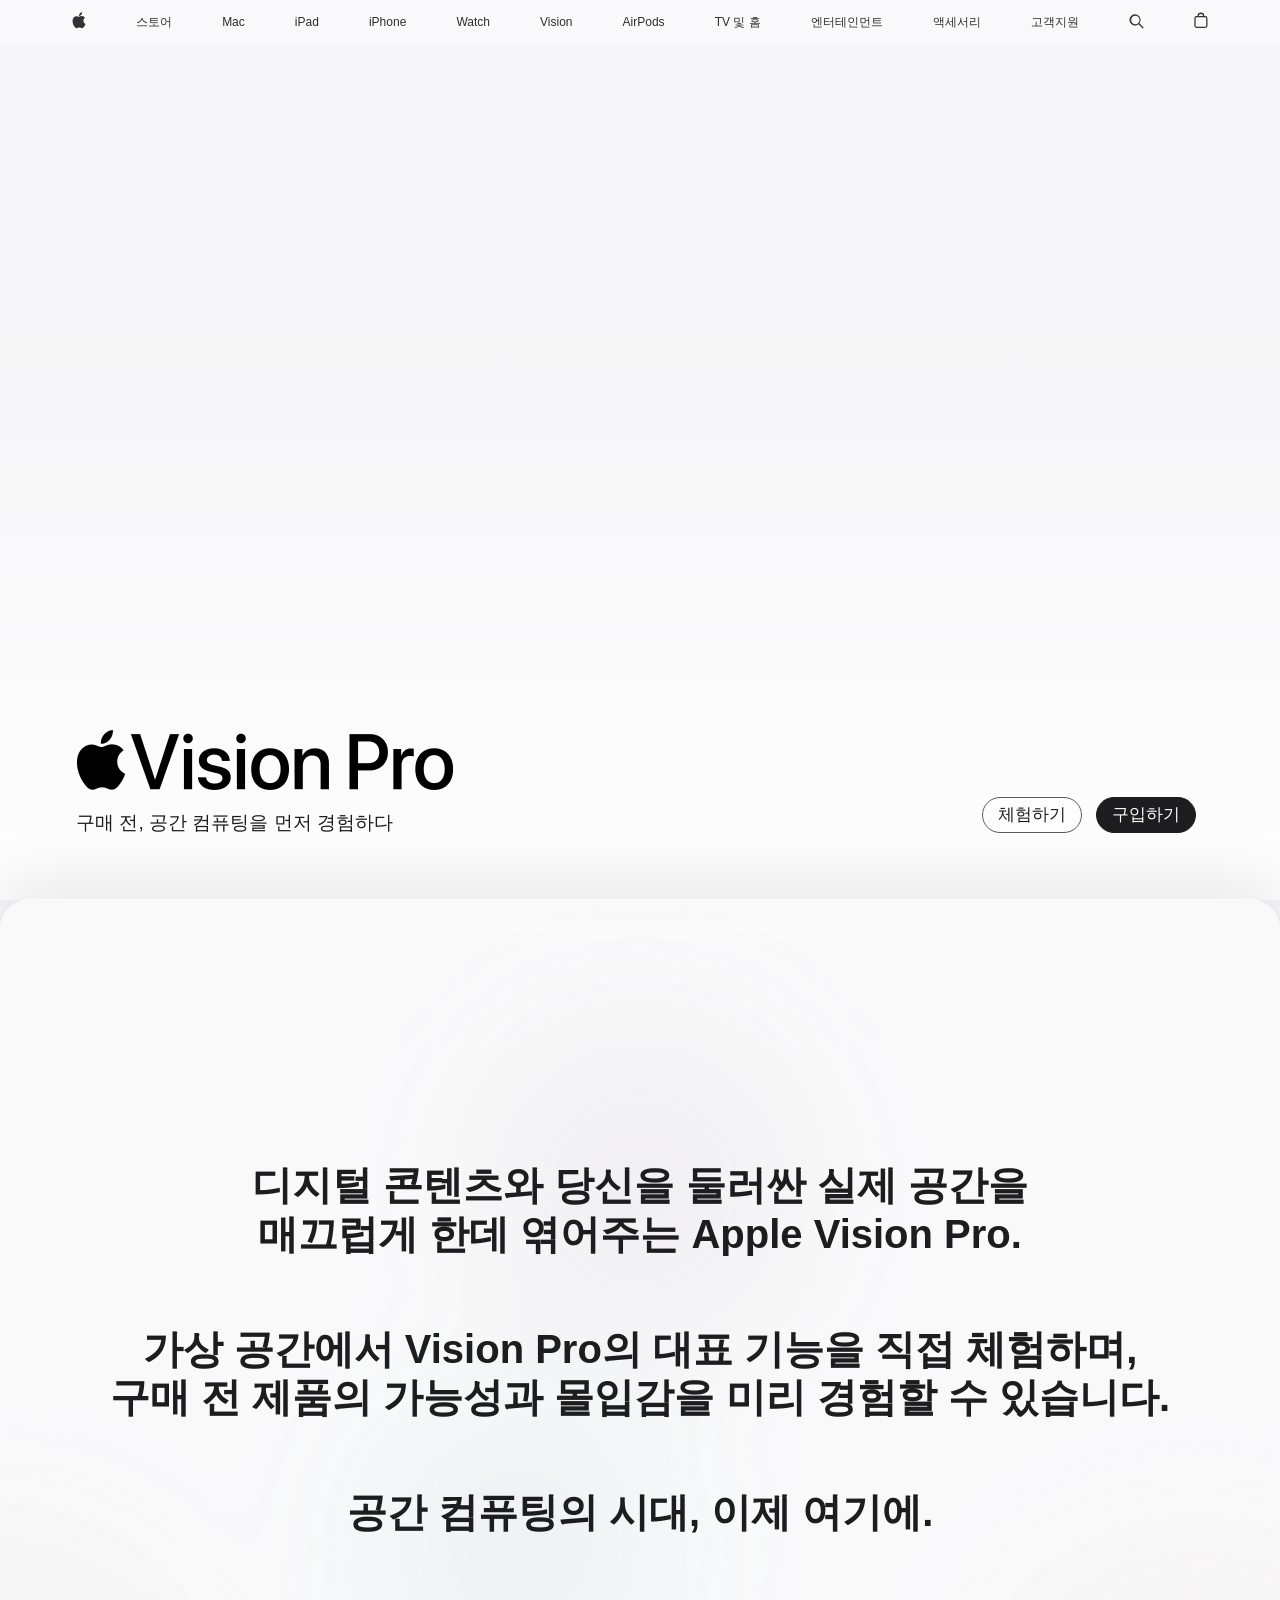
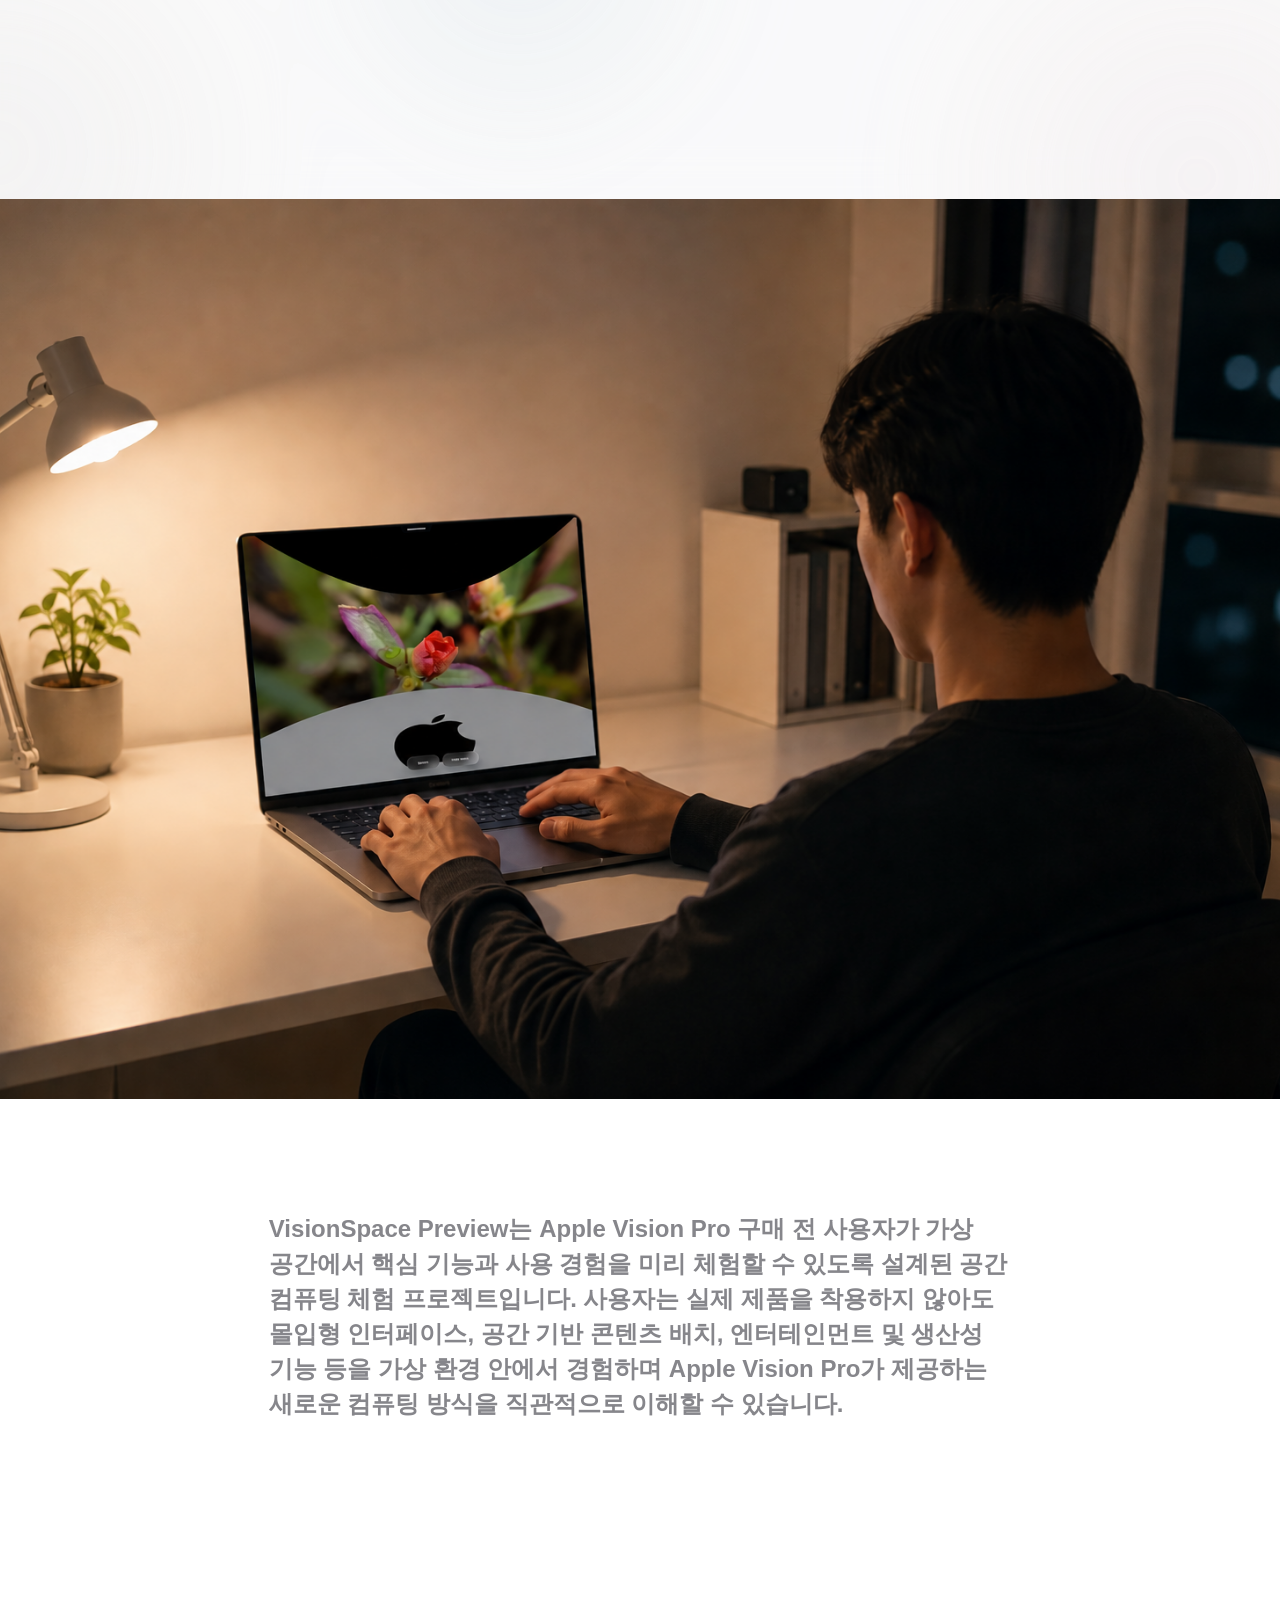
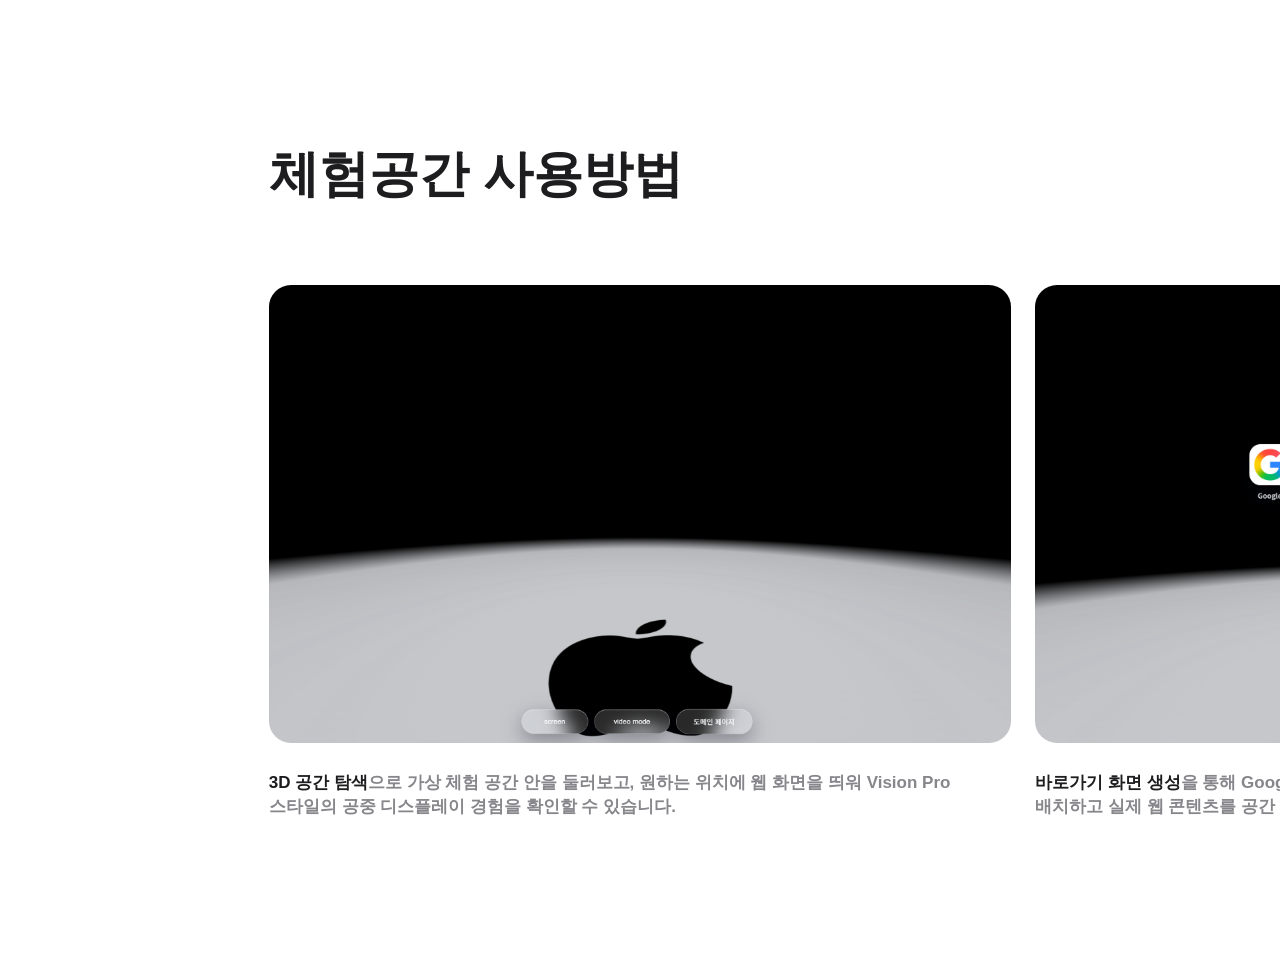
==== index.html @ b229032a "Initial project upload" ====
<!DOCTYPE html>
<html lang="ko">
<head>
  <meta charset="UTF-8">
  <meta name="viewport" content="width=device-width, initial-scale=1.0">
  <title>Apple Vision Pro</title>
  <link rel="stylesheet" href="styles.css">
</head>
<body>
  <header class="global-nav" aria-label="Apple global navigation">
    <nav class="nav-inner" aria-label="Global">
      <ul class="nav-list nav-list-global">
        <li class="nav-item nav-item-apple">
          <a class="nav-link nav-icon-link" href="#" aria-label="Apple">
            <svg class="nav-apple-svg" height="44" viewBox="0 0 14 44" width="14" aria-hidden="true">
              <path d="m13.0729 17.6825a3.61 3.61 0 0 0-1.7248 3.0365 3.5132 3.5132 0 0 0 2.1379 3.2223 8.394 8.394 0 0 1-1.0948 2.2618c-.6816.9812-1.3943 1.9623-2.4787 1.9623s-1.3633-.63-2.613-.63c-1.2187 0-1.6525.6507-2.644.6507s-1.6834-.9089-2.4787-2.0243a9.7842 9.7842 0 0 1-1.6628-5.2776c0-3.0984 2.014-4.7405 3.9969-4.7405 1.0535 0 1.9314.6919 2.5924.6919.63 0 1.6112-.7333 2.8092-.7333a3.7579 3.7579 0 0 1 3.1604 1.5802zm-3.7284-2.8918a3.5615 3.5615 0 0 0 .8469-2.22 1.5353 1.5353 0 0 0-.031-.32 3.5686 3.5686 0 0 0-2.3445 1.2084 3.4629 3.4629 0 0 0-.8779 2.1585 1.419 1.419 0 0 0 .031.2892 1.19 1.19 0 0 0 .2169.0207 3.0935 3.0935 0 0 0 2.1586-1.1368z"/>
            </svg>
          </a>
        </li>
        <li class="nav-item"><a class="nav-link" href="#">&#xC2A4;&#xD1A0;&#xC5B4;</a></li>
        <li class="nav-item"><a class="nav-link" href="#">Mac</a></li>
        <li class="nav-item"><a class="nav-link" href="#">iPad</a></li>
        <li class="nav-item"><a class="nav-link" href="#">iPhone</a></li>
        <li class="nav-item"><a class="nav-link" href="#">Watch</a></li>
        <li class="nav-item"><a class="nav-link" href="#">Vision</a></li>
        <li class="nav-item"><a class="nav-link" href="#">AirPods</a></li>
        <li class="nav-item"><a class="nav-link" href="#">TV &#xBC0F; &#xD648;</a></li>
        <li class="nav-item"><a class="nav-link" href="#">&#xC5D4;&#xD130;&#xD14C;&#xC778;&#xBA3C;&#xD2B8;</a></li>
        <li class="nav-item"><a class="nav-link" href="#">&#xC561;&#xC138;&#xC11C;&#xB9AC;</a></li>
        <li class="nav-item"><a class="nav-link" href="#">&#xACE0;&#xAC1D;&#xC9C0;&#xC6D0;</a></li>
        <li class="nav-item nav-item-search">
          <a class="nav-link nav-icon-link" href="#" aria-label="&#xAC80;&#xC0C9;">
            <svg height="44" viewBox="0 0 15 44" width="15" aria-hidden="true">
              <path d="m14.298 27.202-3.87-3.87a5.56 5.56 0 1 0-.955.956l3.87 3.87a.675.675 0 0 0 .955-.956zm-12.146-7.191a4.21 4.21 0 1 1 8.42 0 4.21 4.21 0 0 1-8.42 0z"/>
            </svg>
          </a>
        </li>
        <li class="nav-item nav-item-bag">
          <a class="nav-link nav-icon-link" href="#" aria-label="&#xC7A5;&#xBC14;&#xAD6C;&#xB2C8;">
            <svg height="44" viewBox="0 0 14 44" width="14" aria-hidden="true">
              <path d="m11.3535 16.0283h-1.0205a3.4229 3.4229 0 0 0-6.8457 0h-1.02a2.1184 2.1184 0 0 0-2.1172 2.1162v7.7155a2.1186 2.1186 0 0 0 2.1167 2.1167h8.8872a2.1186 2.1186 0 0 0 2.1167-2.1167v-7.7155a2.1184 2.1184 0 0 0-2.1172-2.1162zm-4.4434-2.1426a2.1457 2.1457 0 0 1 2.1431 2.1426h-4.2861a2.1457 2.1457 0 0 1 2.143-2.1426zm5.2813 11.9743a.8384.8384 0 0 1-.8374.8374h-8.8872a.8384.8384 0 0 1-.8374-.8374v-7.7155a.8379.8379 0 0 1 .8379-.8374h8.8862a.8379.8379 0 0 1 .8379.8374z"/>
            </svg>
          </a>
        </li>
      </ul>

      <div class="product-nav" aria-label="Apple Vision Preview">
        <a class="product-nav-title" href="#">Apple Vision Preview</a>
        <div class="product-nav-links">
          <a class="product-nav-link product-nav-link-active" href="#main">메인</a>
          <a class="product-nav-link" href="#overview">개요</a>
          <a class="product-nav-link" href="#experience-features">사용방법</a>
          <a class="product-nav-pill product-nav-pill-outline" href="DSD_체험공간/index_air_icons.html">체험하기</a>
          <a class="product-nav-pill product-nav-pill-blue" href="https://www.apple.com/kr/shop/buy-vision/apple-vision-pro">구매하기</a>
        </div>
      </div>
    </nav>
  </header>

  <main class="landing" id="main">
    <section class="hero" aria-label="Apple Vision Pro">
      <video class="hero-video" src="영상1_화질.mp4" aria-hidden="true" muted playsinline autoplay loop preload="metadata"></video>
      <img class="hero-image" src="assets/hero.jpg" alt="Apple Vision Pro">

      <div class="hero-title">
        <h1 class="avp-hero-logo">
          <img src="assets/apple-vision-pro-logo.png" alt="Apple Vision Pro">
        </h1>
        <p>&#xAD6C;&#xB9E4; &#xC804;, &#xACF5;&#xAC04; &#xCEF4;&#xD4E8;&#xD305;&#xC744; &#xBA3C;&#xC800; &#xACBD;&#xD5D8;&#xD558;&#xB2E4;</p>
      </div>

      <div class="hero-actions">
        <a class="button button-outline" href="#">&#xCCB4;&#xD5D8;&#xD558;&#xAE30;</a>
        <a class="button button-dark" href="https://www.apple.com/kr/shop/buy-vision/apple-vision-pro">&#xAD6C;&#xC785;&#xD558;&#xAE30;</a>
      </div>
    </section>

    <section class="spatial-intro" aria-label="Apple Vision Pro introduction">
      <div class="spatial-intro-copy">
        <p>
          &#xB514;&#xC9C0;&#xD138; &#xCF58;&#xD150;&#xCE20;&#xC640; &#xB2F9;&#xC2E0;&#xC744; &#xB458;&#xB7EC;&#xC2FC; &#xC2E4;&#xC81C; &#xACF5;&#xAC04;&#xC744;<br>
          &#xB9E4;&#xB044;&#xB7FD;&#xAC8C; &#xD55C;&#xB370; &#xC5EE;&#xC5B4;&#xC8FC;&#xB294; Apple Vision Pro.
        </p>
        <p>
          &#xAC00;&#xC0C1; &#xACF5;&#xAC04;&#xC5D0;&#xC11C; Vision Pro&#xC758; &#xB300;&#xD45C; &#xAE30;&#xB2A5;&#xC744; &#xC9C1;&#xC811; &#xCCB4;&#xD5D8;&#xD558;&#xBA70;,<br>
          &#xAD6C;&#xB9E4; &#xC804; &#xC81C;&#xD488;&#xC758; &#xAC00;&#xB2A5;&#xC131;&#xACFC; &#xBAB0;&#xC785;&#xAC10;&#xC744; &#xBBF8;&#xB9AC; &#xACBD;&#xD5D8;&#xD560; &#xC218; &#xC788;&#xC2B5;&#xB2C8;&#xB2E4;.
        </p>
        <p>
          &#xACF5;&#xAC04; &#xCEF4;&#xD4E8;&#xD305;&#xC758; &#xC2DC;&#xB300;, &#xC774;&#xC81C; &#xC5EC;&#xAE30;&#xC5D0;.
        </p>
      </div>
    </section>

    <section class="preview-visual" id="overview" aria-label="VisionSpace preview visual">
      <img src="개요.png" alt="VisionSpace Preview 개요">
    </section>

    <section class="vision-preview" aria-label="VisionSpace Preview introduction">
      <p>
        VisionSpace Preview&#xB294; Apple Vision Pro &#xAD6C;&#xB9E4; &#xC804; &#xC0AC;&#xC6A9;&#xC790;&#xAC00; &#xAC00;&#xC0C1; &#xACF5;&#xAC04;&#xC5D0;&#xC11C; &#xD575;&#xC2EC; &#xAE30;&#xB2A5;&#xACFC; &#xC0AC;&#xC6A9; &#xACBD;&#xD5D8;&#xC744; &#xBBF8;&#xB9AC; &#xCCB4;&#xD5D8;&#xD560; &#xC218; &#xC788;&#xB3C4;&#xB85D; &#xC124;&#xACC4;&#xB41C; &#xACF5;&#xAC04; &#xCEF4;&#xD4E8;&#xD305; &#xCCB4;&#xD5D8; &#xD504;&#xB85C;&#xC81D;&#xD2B8;&#xC785;&#xB2C8;&#xB2E4;. &#xC0AC;&#xC6A9;&#xC790;&#xB294; &#xC2E4;&#xC81C; &#xC81C;&#xD488;&#xC744; &#xCC29;&#xC6A9;&#xD558;&#xC9C0; &#xC54A;&#xC544;&#xB3C4; &#xBAB0;&#xC785;&#xD615; &#xC778;&#xD130;&#xD398;&#xC774;&#xC2A4;, &#xACF5;&#xAC04; &#xAE30;&#xBC18; &#xCF58;&#xD150;&#xCE20; &#xBC30;&#xCE58;, &#xC5D4;&#xD130;&#xD14C;&#xC778;&#xBA3C;&#xD2B8; &#xBC0F; &#xC0DD;&#xC0B0;&#xC131; &#xAE30;&#xB2A5; &#xB4F1;&#xC744; &#xAC00;&#xC0C1; &#xD658;&#xACBD; &#xC548;&#xC5D0;&#xC11C; &#xACBD;&#xD5D8;&#xD558;&#xBA70; Apple Vision Pro&#xAC00; &#xC81C;&#xACF5;&#xD558;&#xB294; &#xC0C8;&#xB85C;&#xC6B4; &#xCEF4;&#xD4E8;&#xD305; &#xBC29;&#xC2DD;&#xC744; &#xC9C1;&#xAD00;&#xC801;&#xC73C;&#xB85C; &#xC774;&#xD574;&#xD560; &#xC218; &#xC788;&#xC2B5;&#xB2C8;&#xB2E4;.
      </p>
    </section>

    <section class="experience-features" id="experience-features" aria-labelledby="experience-features-title">
      <h2 id="experience-features-title">체험공간 사용방법</h2>

      <div class="feature-track" aria-label="VisionSpace Preview features">
        <article class="feature-card">
          <div class="feature-media">
            <img src="사용방법 이미지/1.png" alt="3D 공간 탐색 화면">
          </div>
          <p>
            <strong>3D 공간 탐색</strong>으로 가상 체험 공간 안을 둘러보고, 원하는 위치에 웹 화면을 띄워 Vision Pro 스타일의 공중 디스플레이 경험을 확인할 수 있습니다.
          </p>
        </article>

        <article class="feature-card">
          <div class="feature-media">
            <img src="사용방법 이미지/2.png" alt="바로가기 화면 생성">
          </div>
          <p>
            <strong>바로가기 화면 생성</strong>을 통해 Google, Coupang, Wikipedia, Naver Dict, JSFiddle을 정면에 배치하고 실제 웹 콘텐츠를 공간 안에서 탐색할 수 있습니다.
          </p>
        </article>

        <article class="feature-card">
          <div class="feature-media">
            <img src="사용방법 이미지/3.png?v=20260604-154001" alt="직접 URL 입력과 화면 조절">
          </div>
          <p>
            <strong>직접 URL 입력과 화면 조절</strong> 기능으로 원하는 사이트를 불러온 뒤 너비, 높이, 곡률을 조정해 평면 화면부터 완만한 곡면 화면까지 구성할 수 있습니다.
          </p>
        </article>

        <article class="feature-card">
          <div class="feature-media">
            <img src="사용방법 이미지/4.png" alt="동영상 모드 화면">
          </div>
          <p>
            <strong>동영상 모드</strong>에서는 mp4, webm, ogg 형식의 직접 동영상 URL을 대형 곡면 스크린으로 띄워 극장형 시청 경험을 시연할 수 있습니다.
          </p>
        </article>
      </div>
    </section>
  </main>

  <script>
    const header = document.querySelector(".global-nav");
    const previewSection = document.querySelector(".preview-visual");

    if (header && previewSection) {
      const updateNav = () => {
        const rect = previewSection.getBoundingClientRect();
        header.classList.toggle("is-product-nav", rect.top <= 60);
      };

      updateNav();
      window.addEventListener("scroll", updateNav, { passive: true });
      window.addEventListener("resize", updateNav);
    }

    const featureTrack = document.querySelector(".feature-track");
    const featureCards = Array.from(document.querySelectorAll(".feature-card"));

    if (featureTrack && featureCards.length) {
      const scrollFeatureCard = (index) => {
        const targetCard = featureCards[index];
        const trackRect = featureTrack.getBoundingClientRect();
        const targetRect = targetCard.getBoundingClientRect();
        const trackStyle = window.getComputedStyle(featureTrack);
        const trackInset = parseFloat(trackStyle.paddingLeft) || 0;
        const targetLeft = featureTrack.scrollLeft + targetRect.left - trackRect.left - trackInset;

        featureTrack.scrollTo({
          left: Math.max(0, targetLeft),
          behavior: "smooth"
        });
      };

      featureCards.forEach((card, index) => {
        const media = card.querySelector(".feature-media");

        if (!media) return;

        media.addEventListener("click", (event) => {
          const rect = media.getBoundingClientRect();
          const direction = event.clientX < rect.left + rect.width / 2 ? -1 : 1;
          const nextIndex = Math.max(0, Math.min(featureCards.length - 1, index + direction));

          scrollFeatureCard(nextIndex);
        });
      });
    }
  </script>
</body>
</html>
---- styles.css ----
:root {
  --nav-height: 44px;
  --page-bg: #f5f5f7;
  --text: #1d1d1f;
}

* {
  box-sizing: border-box;
}

html,
body {
  width: 100%;
  min-height: 100%;
}

html {
  scroll-behavior: smooth;
}

body {
  margin: 0;
  color: var(--text);
  background: var(--page-bg);
  font-family: "SF Pro KR", "SF Pro Text", -apple-system, BlinkMacSystemFont, "Apple SD Gothic Neo", "Malgun Gothic", "Helvetica Neue", Arial, sans-serif;
  letter-spacing: 0;
}

a {
  color: inherit;
  text-decoration: none;
}

.global-nav {
  position: fixed;
  inset: 0 0 auto;
  z-index: 10;
  height: var(--nav-height);
  min-width: 320px;
  max-height: 44px;
  background: rgba(250, 250, 252, .8);
  backdrop-filter: saturate(180%) blur(20px);
  -webkit-user-select: none;
  user-select: none;
  transition: background .24s ease, box-shadow .24s ease;
}

.nav-inner {
  width: 100%;
  max-width: 1180px;
  height: 100%;
  margin: 0 auto;
  padding: 0 22px;
  position: relative;
}

.nav-list {
  height: 44px;
  margin: 0 -8px;
  padding: 0;
  display: flex;
  align-items: center;
  justify-content: space-between;
  list-style: none;
}

.nav-list-global {
  transition: opacity .2s ease, visibility .2s ease;
}

.nav-item {
  height: 44px;
  box-sizing: border-box;
}

.nav-link {
  height: 44px;
  padding: 0 8px;
  display: flex;
  align-items: center;
  justify-content: center;
  font-size: 12px;
  line-height: 1;
  font-weight: 400;
  font-family: "SF Pro KR", "SF Pro Text", "SF Pro Icons", "Apple Gothic", "Malgun Gothic", "Helvetica Neue", Helvetica, Arial, sans-serif;
  color: rgba(0, 0, 0, .82);
  letter-spacing: 0;
  white-space: nowrap;
}

.nav-link:hover {
  color: #000;
}

.nav-icon-link {
  color: #333336;
}

.nav-icon-link svg {
  fill: currentColor;
  display: block;
}

.product-nav {
  position: absolute;
  inset: 0 22px;
  display: flex;
  align-items: center;
  justify-content: space-between;
  opacity: 0;
  visibility: hidden;
  pointer-events: none;
  transition: opacity .2s ease, visibility .2s ease;
}

.product-nav-title {
  font-size: 21px;
  line-height: 1.1428571429;
  font-weight: 600;
  color: #1d1d1f;
  white-space: nowrap;
}

.product-nav-links {
  display: flex;
  align-items: center;
  gap: 28px;
}

.product-nav-link {
  position: relative;
  height: 44px;
  display: flex;
  align-items: center;
  font-size: 12px;
  line-height: 1;
  color: rgba(29, 29, 31, .82);
  white-space: nowrap;
}

.product-nav-link-active::after {
  content: "";
  position: absolute;
  left: 0;
  right: 0;
  bottom: 0;
  height: 1px;
  background: #1d1d1f;
}

.product-nav-pill {
  display: inline-flex;
  align-items: center;
  justify-content: center;
  min-height: 24px;
  padding: 3px 13px;
  border-radius: 980px;
  font-size: 12px;
  line-height: 1.3333733333;
  white-space: nowrap;
}

.product-nav-pill-outline {
  color: #1d1d1f;
  border: 1px solid rgba(29, 29, 31, .72);
}

.product-nav-pill-blue {
  color: #fff;
  background: #0071e3;
  border: 1px solid #0071e3;
}

.global-nav.is-product-nav {
  background: rgba(250, 250, 252, .92);
  box-shadow: 0 1px 0 rgba(0, 0, 0, .08);
}

.global-nav.is-product-nav .nav-list-global {
  opacity: 0;
  visibility: hidden;
  pointer-events: none;
}

.global-nav.is-product-nav .product-nav {
  opacity: 1;
  visibility: visible;
  pointer-events: auto;
}

.landing {
  min-height: 100vh;
}

.hero {
  position: sticky;
  top: 0;
  z-index: 1;
  height: 100vh;
  min-height: 720px;
  overflow: hidden;
  background: #f6f6f8;
}

.hero-video {
  position: absolute;
  inset: var(--nav-height) 0 0;
  z-index: 0;
  width: 100%;
  height: calc(100% - var(--nav-height));
  object-fit: cover;
  display: none;
  background: transparent;
}

.hero-video[src] {
  display: block;
}

.hero-video[src] + .hero-image {
  display: none;
}

.hero::after {
  content: "";
  position: absolute;
  inset: auto 0 0;
  height: 75%;
  background: linear-gradient(0deg, rgba(255, 255, 255, .85), rgba(255, 255, 255, .3) 50%, rgba(255, 255, 255, 0));
  pointer-events: none;
}

.hero-image {
  position: absolute;
  z-index: 0;
  top: calc(var(--nav-height) + 76px);
  left: 50%;
  width: min(1090px, 58vw);
  max-width: none;
  transform: translateX(-43%);
  display: block;
}

.hero-title {
  position: absolute;
  z-index: 2;
  left: clamp(52px, 5.95vw, 122px);
  bottom: clamp(54px, 7.2vh, 76px);
}

.avp-hero-logo {
  margin: 0;
  width: 378px;
  height: 62px;
}

.avp-hero-logo img {
  width: 100%;
  height: 100%;
  object-fit: contain;
  object-position: left center;
  display: block;
}

.hero-title p {
  margin: 20px 0 0;
  font-size: 19px;
  line-height: 1.2631578947;
  font-weight: 500;
  letter-spacing: 0;
  font-family: "SF Pro KR", "SF Pro Text", "SF Pro Icons", "Apple Gothic", "Malgun Gothic", "Helvetica Neue", Helvetica, Arial, sans-serif;
  color: #1d1d1f;
}

.hero-actions {
  position: absolute;
  z-index: 2;
  right: clamp(58px, 6.6vw, 136px);
  bottom: clamp(50px, 7.5vh, 78px);
  display: flex;
  align-items: center;
  gap: 14px;
}

.button {
  min-width: 30px;
  padding: 7px 15px;
  display: inline-block;
  text-align: center;
  border-radius: 980px;
  font-size: 17px;
  line-height: 1.1764805882;
  font-weight: 400;
  letter-spacing: 0;
  font-family: "SF Pro KR", "SF Pro Text", "SF Pro Icons", "Apple Gothic", "Malgun Gothic", "Helvetica Neue", Helvetica, Arial, sans-serif;
  white-space: nowrap;
}

.button-outline {
  color: #1d1d1f;
  background: rgba(255, 255, 255, .2);
  border: 1px solid #5b5b60;
}

.button-dark {
  color: #fff;
  background: #1d1d1f;
  border: 1px solid #1d1d1f;
}

.spatial-intro {
  position: relative;
  z-index: 3;
  margin-top: -1px;
  min-height: 100vh;
  display: grid;
  place-items: center;
  overflow: hidden;
  background: rgba(245, 245, 247, .68);
  backdrop-filter: saturate(140%) blur(28px);
  border-radius: 30px 30px 0 0;
  box-shadow: 0 -18px 60px rgba(0, 0, 0, .08);
}

.spatial-intro::before {
  content: "";
  position: absolute;
  inset: -18%;
  background:
    radial-gradient(circle at 50% 37%, rgba(212, 207, 216, .55), transparent 22%),
    radial-gradient(circle at 43% 66%, rgba(204, 218, 224, .55), transparent 20%),
    radial-gradient(circle at 82% 85%, rgba(232, 222, 222, .58), transparent 19%),
    radial-gradient(circle at 13% 83%, rgba(224, 221, 217, .55), transparent 18%);
  filter: blur(34px);
  opacity: .9;
}

.spatial-intro::after {
  content: "";
  position: absolute;
  inset: 0;
  background: rgba(255, 255, 255, .42);
}

.spatial-intro-copy {
  position: relative;
  z-index: 1;
  width: 100%;
  padding: 0 24px;
  text-align: center;
  color: #1d1d1f;
  font-size: 40px;
  line-height: 1.22;
  font-weight: 800;
  letter-spacing: 0;
  font-family: "SF Pro KR", "SF Pro Display", "SF Pro Icons", "Apple Gothic", "Malgun Gothic", "Helvetica Neue", Helvetica, Arial, sans-serif;
  -webkit-font-smoothing: antialiased;
}

.spatial-intro-copy p {
  margin: 0;
  white-space: nowrap;
}

.spatial-intro-copy p + p {
  margin-top: 66px;
}

.preview-visual {
  position: relative;
  z-index: 3;
  min-height: 100vh;
  display: grid;
  place-items: center;
  background: #000;
  overflow: hidden;
  scroll-margin-top: 76px;
}

.preview-visual img {
  width: 100%;
  height: 100vh;
  display: block;
  object-fit: cover;
  object-position: center;
}

.vision-preview {
  position: relative;
  z-index: 3;
  min-height: 72vh;
  padding: 112px clamp(28px, 21vw, 416px) 160px;
  background: #fff;
}

.vision-preview p {
  max-width: 980px;
  margin: 0;
  color: #86868b;
  font-size: 24px;
  line-height: 1.4583333333;
  font-weight: 700;
  letter-spacing: 0;
  font-family: "SF Pro KR", "SF Pro Text", "SF Pro Icons", "Apple Gothic", "Malgun Gothic", "Helvetica Neue", Helvetica, Arial, sans-serif;
  -webkit-font-smoothing: antialiased;
  word-break: keep-all;
}

.experience-features {
  --feature-inset: clamp(24px, 21vw, 416px);
  position: relative;
  z-index: 3;
  padding: 0 0 118px;
  background: #fff;
  overflow: hidden;
  scroll-margin-top: 76px;
}

.experience-features h2 {
  margin: 0;
  padding: 0 var(--feature-inset) 84px;
  color: #1d1d1f;
  font-size: 50px;
  line-height: 1.08;
  font-weight: 800;
  letter-spacing: 0;
  font-family: "SF Pro KR", "SF Pro Display", "SF Pro Icons", "Apple Gothic", "Malgun Gothic", "Helvetica Neue", Helvetica, Arial, sans-serif;
  word-break: keep-all;
}

.feature-track {
  width: 100%;
  display: flex;
  gap: 24px;
  overflow-x: auto;
  overscroll-behavior-x: contain;
  scroll-snap-type: x mandatory;
  scroll-padding-left: var(--feature-inset);
  scrollbar-width: none;
  padding: 0 var(--feature-inset) 16px;
}

.feature-track::-webkit-scrollbar {
  display: none;
}

.feature-card {
  flex: 0 0 min(58vw, 880px);
  min-width: 0;
  scroll-snap-align: start;
}

.feature-media {
  width: 100%;
  aspect-ratio: 1.62;
  border-radius: 22px;
  background: #000;
  cursor: pointer;
  overflow: hidden;
}

.feature-media img {
  display: block;
  width: 100%;
  height: 100%;
  object-fit: cover;
}

.feature-card p {
  max-width: 820px;
  margin: 28px 0 0;
  color: #86868b;
  font-size: 17px;
  line-height: 1.4117647059;
  font-weight: 700;
  letter-spacing: 0;
  font-family: "SF Pro KR", "SF Pro Text", "SF Pro Icons", "Apple Gothic", "Malgun Gothic", "Helvetica Neue", Helvetica, Arial, sans-serif;
  -webkit-font-smoothing: antialiased;
  word-break: keep-all;
}

.feature-card strong {
  color: #1d1d1f;
  font-weight: 800;
}

@media (max-width: 1068px) {
  .hero-image {
    width: 740px;
    transform: translateX(-42%);
  }

  .hero-actions {
    right: 44px;
  }

  .avp-hero-logo {
    width: 273px;
    height: 43px;
  }

  .hero-title p {
    margin-top: 16px;
    font-size: 17px;
  }

  .spatial-intro-copy {
    font-size: 34px;
  }

  .spatial-intro-copy p {
    white-space: normal;
  }

}

@media (max-width: 760px) {
  .nav-inner {
    padding: 0 16px;
  }

  .nav-list {
    margin: 0 -8px;
  }

  .nav-item:nth-child(n+4):not(.nav-item-search):not(.nav-item-bag) {
    display: none;
  }

  .product-nav {
    inset: 0 16px;
  }

  .product-nav-title {
    display: none;
  }

  .product-nav-links {
    width: 100%;
    justify-content: flex-end;
    gap: 12px;
  }

  .product-nav-link {
    display: flex;
    font-size: 11px;
  }

  .product-nav-pill {
    padding: 2px 9px;
    font-size: 11px;
  }

  .hero {
    min-height: 760px;
  }

  .hero-image {
    top: 80px;
    width: 680px;
    transform: translateX(-42%);
  }

  .hero-title {
    left: 24px;
    right: 24px;
    bottom: 130px;
  }

  .avp-hero-logo {
    width: 273px;
    height: 43px;
  }

  .hero-title p {
    margin-top: 16px;
    font-size: 14px;
  }

  .hero-actions {
    left: 24px;
    right: auto;
    bottom: 42px;
    gap: 12px;
  }

  .button {
    font-size: 12px;
    line-height: 1.3333733333;
    padding: 3px 10px;
  }

  .spatial-intro-copy {
    font-size: 27px;
    line-height: 1.28;
  }

  .spatial-intro-copy p + p {
    margin-top: 42px;
  }

  .vision-preview {
    min-height: 64vh;
    padding: 72px 24px 104px;
  }

  .vision-preview p {
    font-size: 21px;
    line-height: 1.48;
  }

  .experience-features {
    --feature-inset: 24px;
    padding-bottom: 82px;
  }

  .experience-features h2 {
    padding: 0 24px 42px;
    font-size: 34px;
    line-height: 1.12;
  }

  .feature-track {
    gap: 18px;
    padding: 0 24px 10px;
  }

  .feature-card {
    flex-basis: min(78vw, 560px);
  }

  .feature-media {
    border-radius: 18px;
  }

  .feature-card p {
    margin-top: 20px;
    font-size: 16px;
    line-height: 1.47;
  }

}
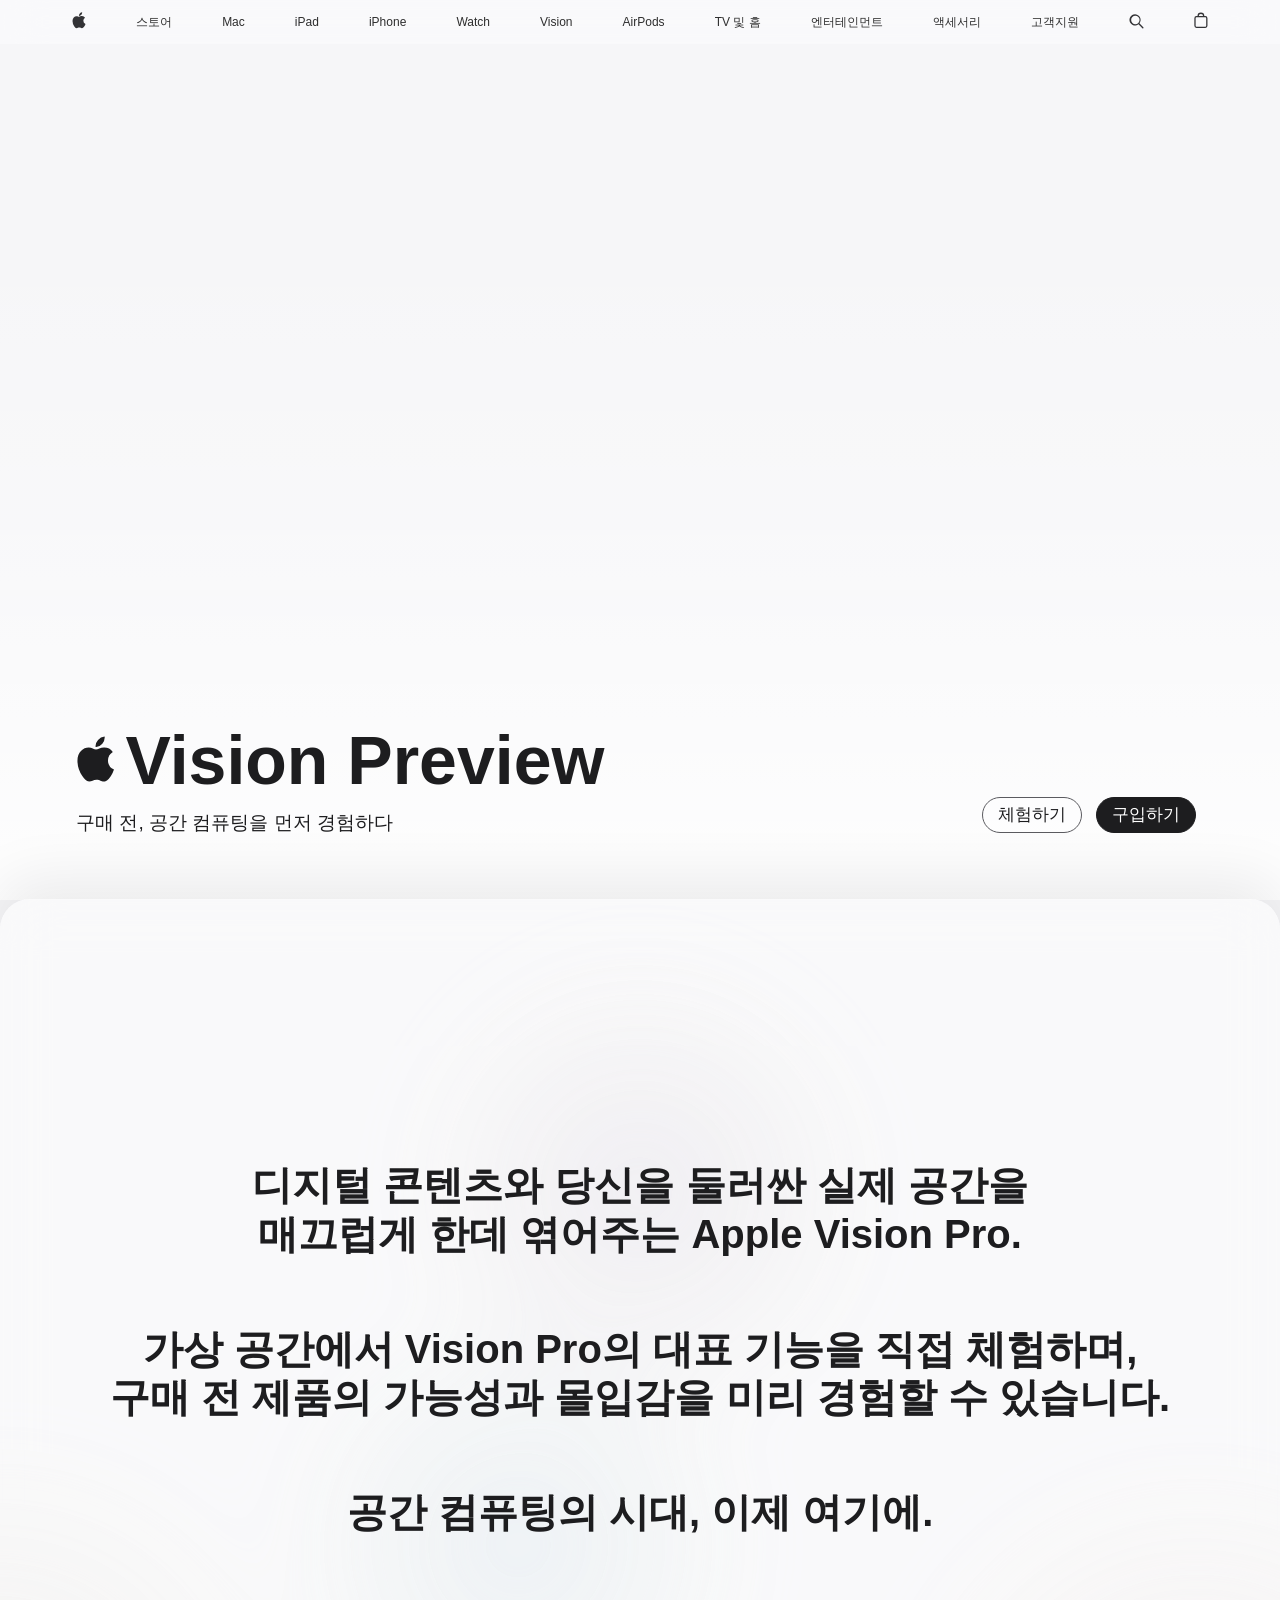
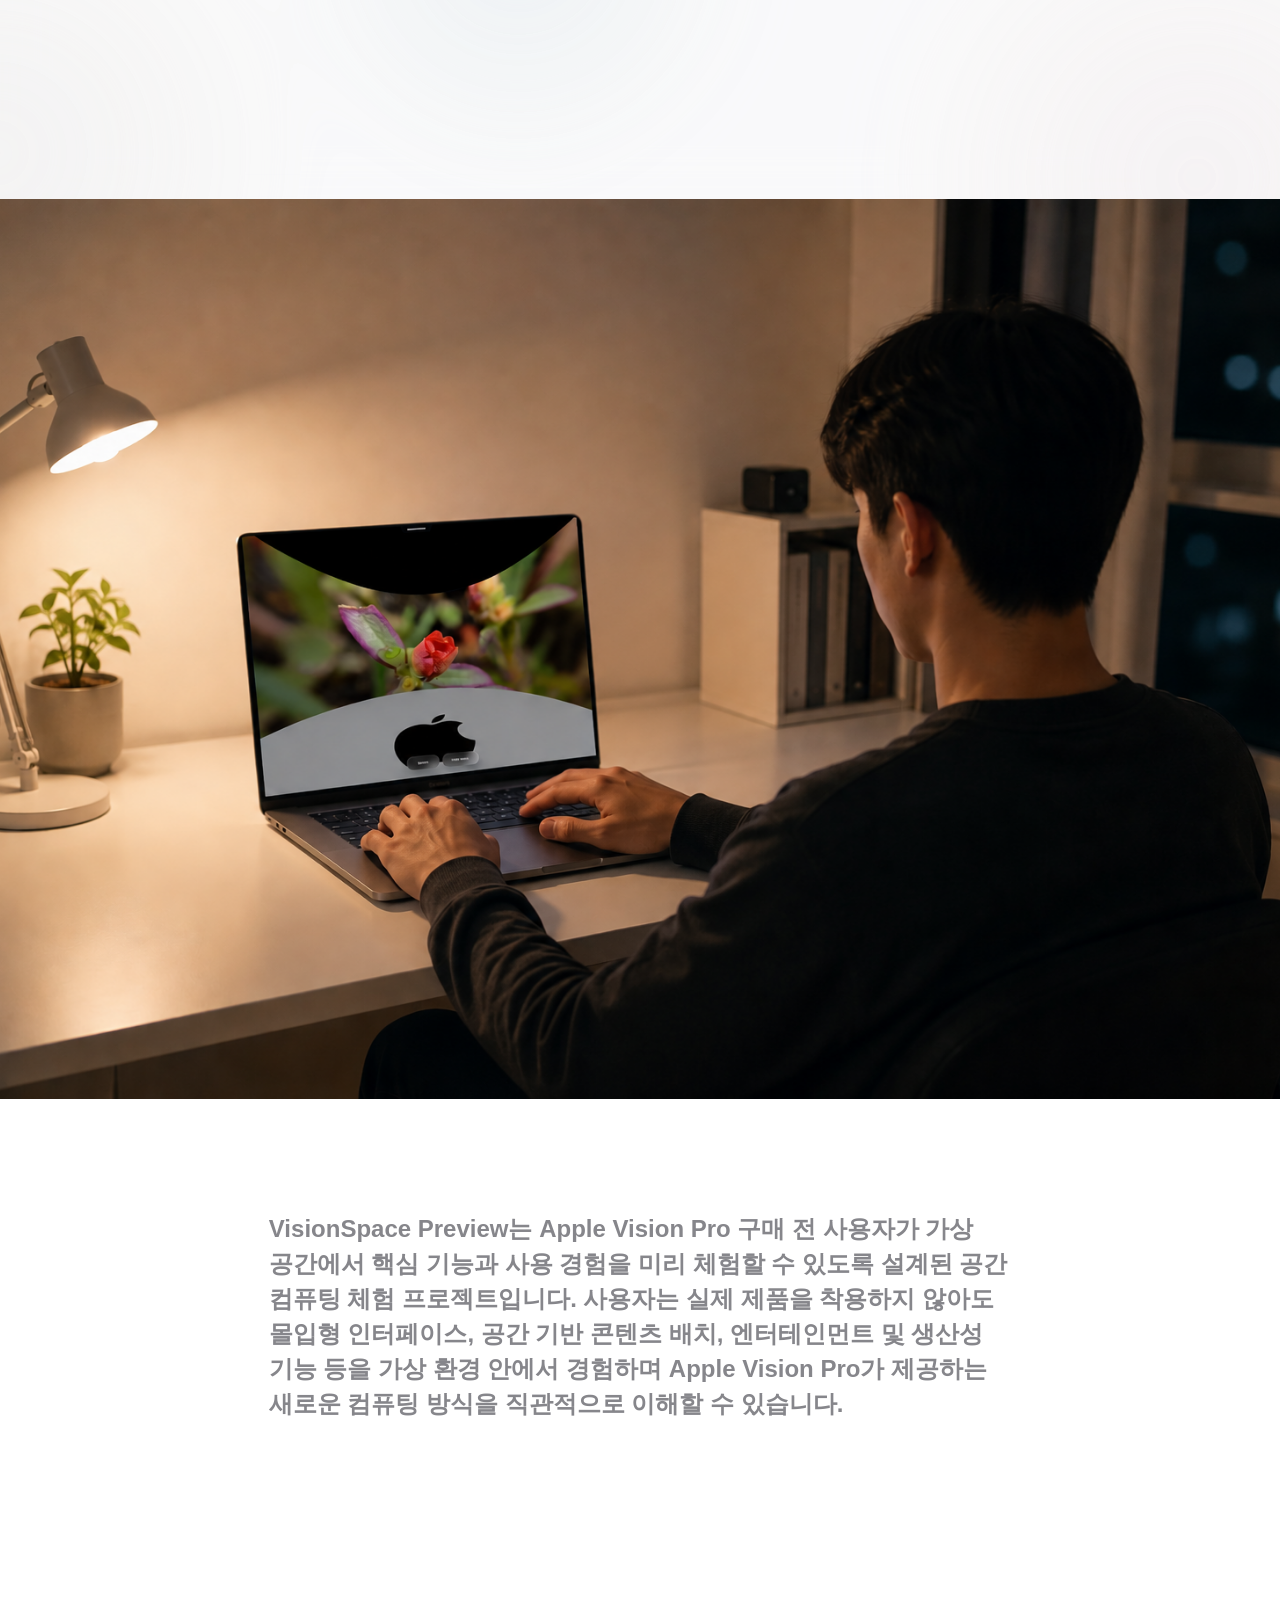
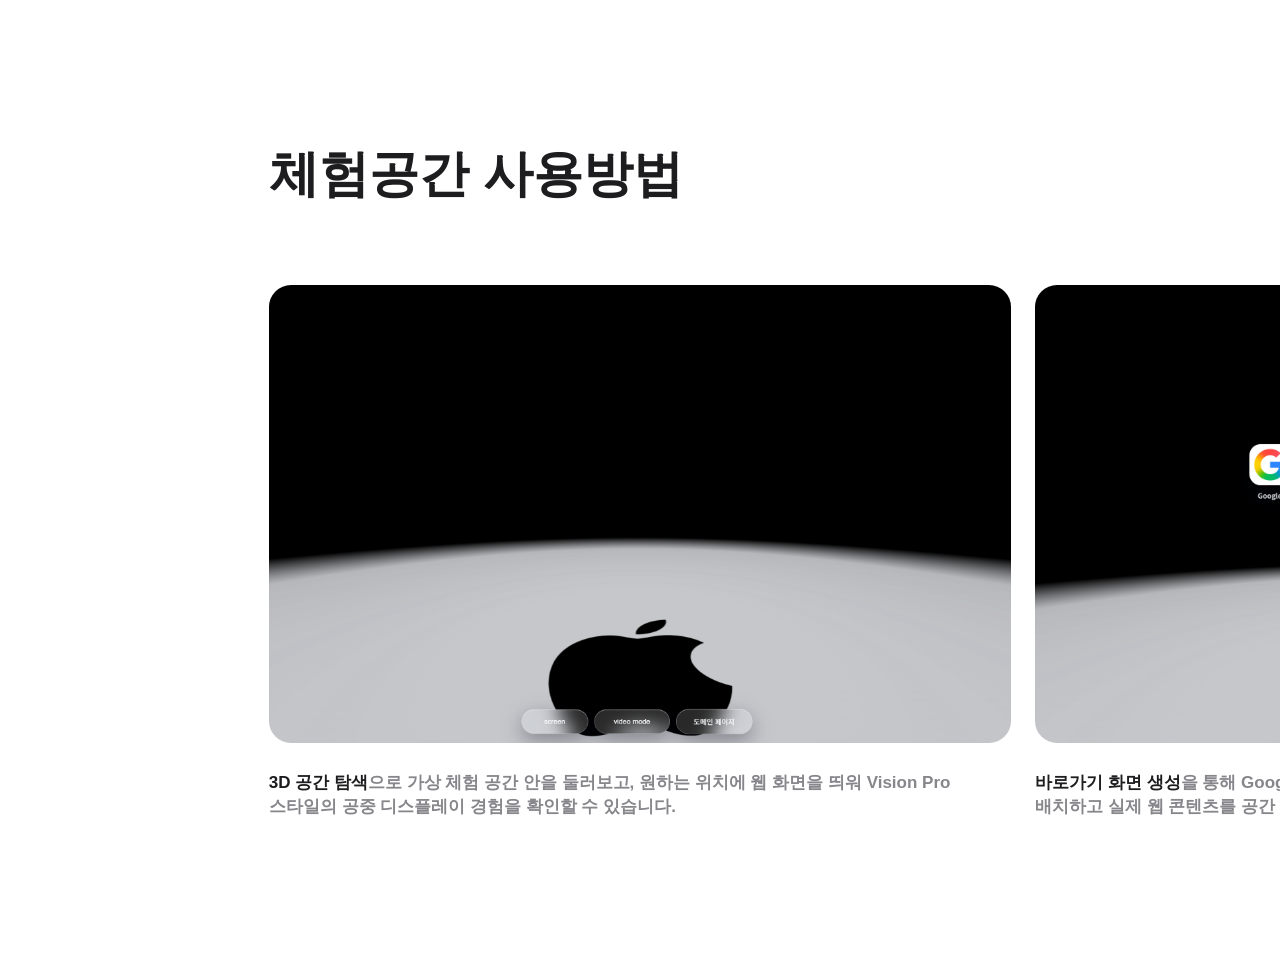
==== commit 8afb9445: "Update landing hero brand" ====
--- a/index.html
+++ b/index.html
@@ -63,8 +63,11 @@
       <img class="hero-image" src="assets/hero.jpg" alt="Apple Vision Pro">
 
       <div class="hero-title">
-        <h1 class="avp-hero-logo">
-          <img src="assets/apple-vision-pro-logo.png" alt="Apple Vision Pro">
+        <h1 class="avp-hero-logo" aria-label="Vision Preview">
+          <svg class="avp-hero-apple" viewBox="0 12 14 17" aria-hidden="true">
+            <path d="m13.0729 17.6825a3.61 3.61 0 0 0-1.7248 3.0365 3.5132 3.5132 0 0 0 2.1379 3.2223 8.394 8.394 0 0 1-1.0948 2.2618c-.6816.9812-1.3943 1.9623-2.4787 1.9623s-1.3633-.63-2.613-.63c-1.2187 0-1.6525.6507-2.644.6507s-1.6834-.9089-2.4787-2.0243a9.7842 9.7842 0 0 1-1.6628-5.2776c0-3.0984 2.014-4.7405 3.9969-4.7405 1.0535 0 1.9314.6919 2.5924.6919.63 0 1.6112-.7333 2.8092-.7333a3.7579 3.7579 0 0 1 3.1604 1.5802zm-3.7284-2.8918a3.5615 3.5615 0 0 0 .8469-2.22 1.5353 1.5353 0 0 0-.031-.32 3.5686 3.5686 0 0 0-2.3445 1.2084 3.4629 3.4629 0 0 0-.8779 2.1585 1.419 1.419 0 0 0 .031.2892 1.19 1.19 0 0 0 .2169.0207 3.0935 3.0935 0 0 0 2.1586-1.1368z"/>
+          </svg>
+          <span>Vision Preview</span>
         </h1>
         <p>&#xAD6C;&#xB9E4; &#xC804;, &#xACF5;&#xAC04; &#xCEF4;&#xD4E8;&#xD305;&#xC744; &#xBA3C;&#xC800; &#xACBD;&#xD5D8;&#xD558;&#xB2E4;</p>
       </div>
--- a/styles.css
+++ b/styles.css
@@ -250,15 +250,25 @@
 
 .avp-hero-logo {
   margin: 0;
-  width: 378px;
+  display: flex;
+  align-items: center;
+  gap: 10px;
+  width: max-content;
+  max-width: calc(100vw - 104px);
   height: 62px;
-}
-
-.avp-hero-logo img {
-  width: 100%;
-  height: 100%;
-  object-fit: contain;
-  object-position: left center;
+  color: #1d1d1f;
+  font-size: 68px;
+  line-height: .92;
+  font-weight: 700;
+  letter-spacing: 0;
+  white-space: nowrap;
+}
+
+.avp-hero-apple {
+  width: .58em;
+  height: .76em;
+  flex: 0 0 auto;
+  fill: currentColor;
   display: block;
 }
 
@@ -495,8 +505,9 @@
   }
 
   .avp-hero-logo {
-    width: 273px;
+    max-width: calc(100vw - 88px);
     height: 43px;
+    font-size: 47px;
   }
 
   .hero-title p {
@@ -568,8 +579,9 @@
   }
 
   .avp-hero-logo {
-    width: 273px;
+    max-width: calc(100vw - 48px);
     height: 43px;
+    font-size: clamp(34px, 9.8vw, 47px);
   }
 
   .hero-title p {
